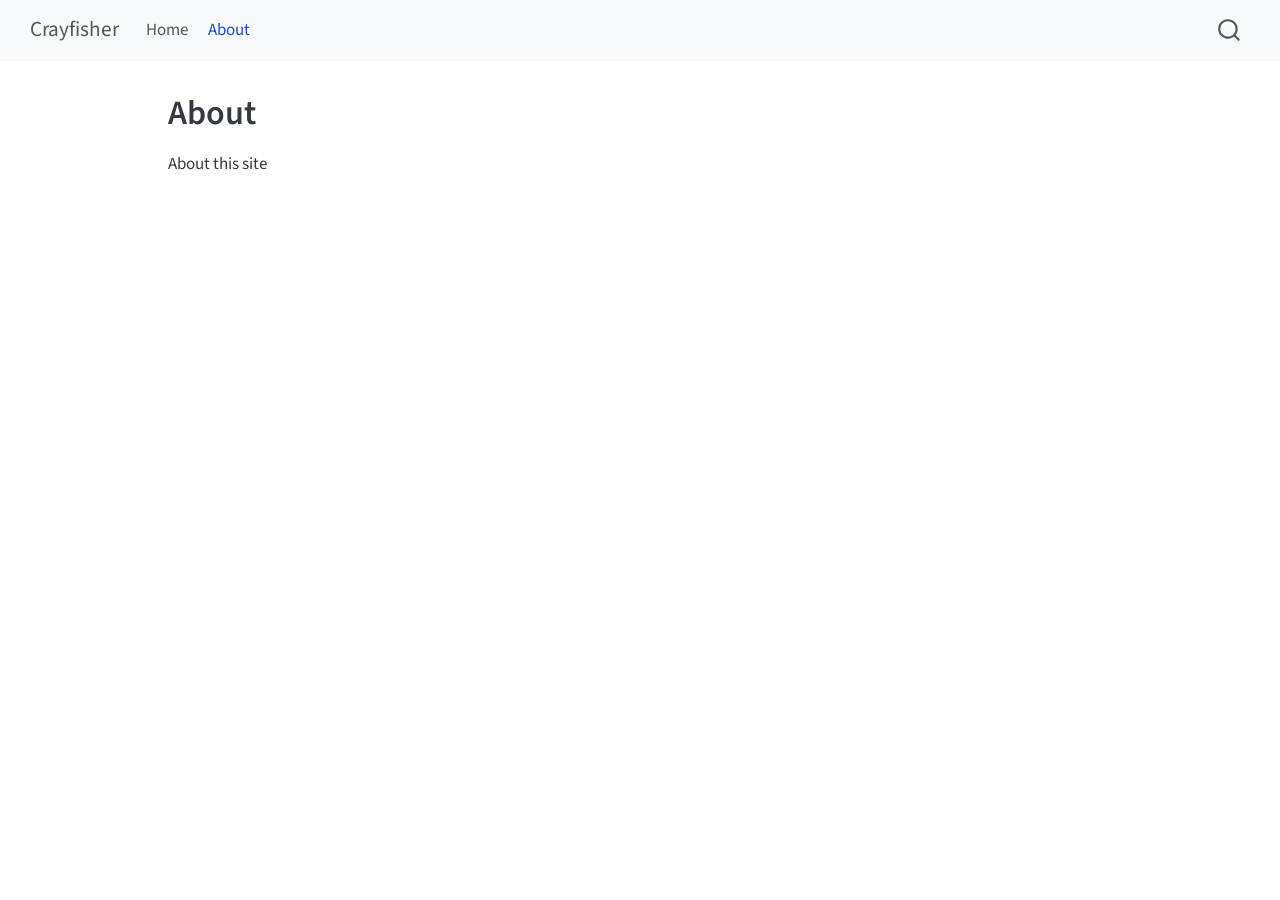
==== docs/about.html @ 039c7372 "Add docs folder and updated website files" ====
<!DOCTYPE html>
<html xmlns="http://www.w3.org/1999/xhtml" lang="en" xml:lang="en"><head>

<meta charset="utf-8">
<meta name="generator" content="quarto-1.9.37">

<meta name="viewport" content="width=device-width, initial-scale=1.0, user-scalable=yes">


<title>About – Crayfisher</title>
<style>
/* Default styles provided by pandoc.
** See https://pandoc.org/MANUAL.html#variables-for-html for config info.
*/
code{white-space: pre-wrap;}
span.smallcaps{font-variant: small-caps;}
div.columns{display: flex; gap: min(4vw, 1.5em);}
div.column{flex: auto; overflow-x: auto;}
div.hanging-indent{margin-left: 1.5em; text-indent: -1.5em;}
ul.task-list{list-style: none;}
ul.task-list li input[type="checkbox"] {
  width: 0.8em;
  margin: 0 0.8em 0.2em -1em; /* quarto-specific, see https://github.com/quarto-dev/quarto-cli/issues/4556 */ 
  vertical-align: middle;
}
</style>


<script src="site_libs/quarto-nav/quarto-nav.js"></script>
<script src="site_libs/quarto-nav/headroom.min.js"></script>
<script src="site_libs/clipboard/clipboard.min.js"></script>
<script src="site_libs/quarto-search/autocomplete.umd.js"></script>
<script src="site_libs/quarto-search/fuse.min.js"></script>
<script src="site_libs/quarto-search/quarto-search.js"></script>
<meta name="quarto:offset" content="./">
<script src="site_libs/quarto-html/quarto.js" type="module"></script>
<script src="site_libs/quarto-html/tabsets/tabsets.js" type="module"></script>
<script src="site_libs/quarto-html/popper.min.js"></script>
<script src="site_libs/quarto-html/tippy.umd.min.js"></script>
<script src="site_libs/quarto-html/anchor.min.js"></script>
<link href="site_libs/quarto-html/tippy.css" rel="stylesheet">
<link href="site_libs/quarto-html/quarto-syntax-highlighting-7f8f88aac4f3542376d5c11b86a4c14d.css" rel="stylesheet" id="quarto-text-highlighting-styles">
<script src="site_libs/bootstrap/bootstrap.min.js"></script>
<link href="site_libs/bootstrap/bootstrap-icons.css" rel="stylesheet">
<link href="site_libs/bootstrap/bootstrap-1793eb2011fdf07ee74679ee874e0dcf.min.css" rel="stylesheet" append-hash="true" id="quarto-bootstrap" data-mode="light">
<script id="quarto-search-options" type="application/json">{
  "location": "navbar",
  "copy-button": false,
  "collapse-after": 3,
  "panel-placement": "end",
  "type": "overlay",
  "limit": 50,
  "keyboard-shortcut": [
    "f",
    "/",
    "s"
  ],
  "show-item-context": false,
  "language": {
    "search-no-results-text": "No results",
    "search-matching-documents-text": "matching documents",
    "search-copy-link-title": "Copy link to search",
    "search-hide-matches-text": "Hide additional matches",
    "search-more-match-text": "more match in this document",
    "search-more-matches-text": "more matches in this document",
    "search-clear-button-title": "Clear",
    "search-text-placeholder": "",
    "search-detached-cancel-button-title": "Cancel",
    "search-submit-button-title": "Submit",
    "search-label": "Search"
  }
}</script>


<link rel="stylesheet" href="styles.css">
</head>

<body class="nav-fixed quarto-light">

<div id="quarto-search-results"></div>
  <header id="quarto-header" class="headroom fixed-top">
    <nav class="navbar navbar-expand-lg " data-bs-theme="dark">
      <div class="navbar-container container-fluid">
      <div class="navbar-brand-container mx-auto">
    <a class="navbar-brand" href="./index.html">
    <span class="navbar-title">Crayfisher</span>
    </a>
  </div>
            <div id="quarto-search" class="" title="Search"></div>
          <button class="navbar-toggler" type="button" data-bs-toggle="collapse" data-bs-target="#navbarCollapse" aria-controls="navbarCollapse" role="menu" aria-expanded="false" aria-label="Toggle navigation" onclick="if (window.quartoToggleHeadroom) { window.quartoToggleHeadroom(); }">
  <span class="navbar-toggler-icon"></span>
</button>
          <div class="collapse navbar-collapse" id="navbarCollapse">
            <ul class="navbar-nav navbar-nav-scroll me-auto">
  <li class="nav-item">
    <a class="nav-link" href="./index.html"> 
<span class="menu-text">Home</span></a>
  </li>  
  <li class="nav-item">
    <a class="nav-link active" href="./about.html" aria-current="page"> 
<span class="menu-text">About</span></a>
  </li>  
</ul>
          </div> <!-- /navcollapse -->
            <div class="quarto-navbar-tools">
</div>
      </div> <!-- /container-fluid -->
    </nav>
</header>
<!-- content -->
<div id="quarto-content" class="quarto-container page-columns page-rows-contents page-layout-article page-navbar">
<!-- sidebar -->
<!-- margin-sidebar -->
    <div id="quarto-margin-sidebar" class="sidebar margin-sidebar zindex-bottom">
        
    </div>
<!-- main -->
<main class="content" id="quarto-document-content">

<header id="title-block-header" class="quarto-title-block default">
<div class="quarto-title">
<h1 class="title">About</h1>
</div>



<div class="quarto-title-meta">

    
  
    
  </div>
  


</header>


<p>About this site</p>



</main> <!-- /main -->
<script id="quarto-html-after-body" type="application/javascript">
  window.document.addEventListener("DOMContentLoaded", function (event) {
    const icon = "";
    const anchorJS = new window.AnchorJS();
    anchorJS.options = {
      placement: 'right',
      icon: icon
    };
    anchorJS.add('.anchored');
    const isCodeAnnotation = (el) => {
      for (const clz of el.classList) {
        if (clz.startsWith('code-annotation-')) {                     
          return true;
        }
      }
      return false;
    }
    const onCopySuccess = function(e) {
      // button target
      const button = e.trigger;
      // don't keep focus
      button.blur();
      // flash "checked"
      button.classList.add('code-copy-button-checked');
      var currentTitle = button.getAttribute("title");
      button.setAttribute("title", "Copied!");
      let tooltip;
      if (window.bootstrap) {
        button.setAttribute("data-bs-toggle", "tooltip");
        button.setAttribute("data-bs-placement", "left");
        button.setAttribute("data-bs-title", "Copied!");
        tooltip = new bootstrap.Tooltip(button, 
          { trigger: "manual", 
            customClass: "code-copy-button-tooltip",
            offset: [0, -8]});
        tooltip.show();    
      }
      setTimeout(function() {
        if (tooltip) {
          tooltip.hide();
          button.removeAttribute("data-bs-title");
          button.removeAttribute("data-bs-toggle");
          button.removeAttribute("data-bs-placement");
        }
        button.setAttribute("title", currentTitle);
        button.classList.remove('code-copy-button-checked');
      }, 1000);
      // clear code selection
      e.clearSelection();
    }
    const getTextToCopy = function(trigger) {
      const outerScaffold = trigger.parentElement.cloneNode(true);
      const codeEl = outerScaffold.querySelector('code');
      for (const childEl of codeEl.children) {
        if (isCodeAnnotation(childEl)) {
          childEl.remove();
        }
      }
      return codeEl.innerText;
    }
    const clipboard = new window.ClipboardJS('.code-copy-button:not([data-in-quarto-modal])', {
      text: getTextToCopy
    });
    clipboard.on('success', onCopySuccess);
    if (window.document.getElementById('quarto-embedded-source-code-modal')) {
      const clipboardModal = new window.ClipboardJS('.code-copy-button[data-in-quarto-modal]', {
        text: getTextToCopy,
        container: window.document.getElementById('quarto-embedded-source-code-modal')
      });
      clipboardModal.on('success', onCopySuccess);
    }
      var localhostRegex = new RegExp(/^(?:http|https):\/\/localhost\:?[0-9]*\//);
      var mailtoRegex = new RegExp(/^mailto:/);
        var filterRegex = new RegExp('/' + window.location.host + '/');
      var isInternal = (href) => {
          return filterRegex.test(href) || localhostRegex.test(href) || mailtoRegex.test(href);
      }
      // Inspect non-navigation links and adorn them if external
     var links = window.document.querySelectorAll('a[href]:not(.nav-link):not(.navbar-brand):not(.toc-action):not(.sidebar-link):not(.sidebar-item-toggle):not(.pagination-link):not(.no-external):not([aria-hidden]):not(.dropdown-item):not(.quarto-navigation-tool):not(.about-link)');
      for (var i=0; i<links.length; i++) {
        const link = links[i];
        if (!isInternal(link.href)) {
          // undo the damage that might have been done by quarto-nav.js in the case of
          // links that we want to consider external
          if (link.dataset.originalHref !== undefined) {
            link.href = link.dataset.originalHref;
          }
        }
      }
    function tippyHover(el, contentFn, onTriggerFn, onUntriggerFn) {
      const config = {
        allowHTML: true,
        maxWidth: 500,
        delay: 100,
        arrow: false,
        appendTo: function(el) {
            return el.parentElement;
        },
        interactive: true,
        interactiveBorder: 10,
        theme: 'quarto',
        placement: 'bottom-start',
      };
      if (contentFn) {
        config.content = contentFn;
      }
      if (onTriggerFn) {
        config.onTrigger = onTriggerFn;
      }
      if (onUntriggerFn) {
        config.onUntrigger = onUntriggerFn;
      }
      window.tippy(el, config); 
    }
    const noterefs = window.document.querySelectorAll('a[role="doc-noteref"]');
    for (var i=0; i<noterefs.length; i++) {
      const ref = noterefs[i];
      tippyHover(ref, function() {
        // use id or data attribute instead here
        let href = ref.getAttribute('data-footnote-href') || ref.getAttribute('href');
        try { href = new URL(href).hash; } catch {}
        const id = href.replace(/^#\/?/, "");
        const note = window.document.getElementById(id);
        if (note) {
          return note.innerHTML;
        } else {
          return "";
        }
      });
    }
    const xrefs = window.document.querySelectorAll('a.quarto-xref');
    const processXRef = (id, note) => {
      // Strip column container classes
      const stripColumnClz = (el) => {
        el.classList.remove("page-full", "page-columns");
        if (el.children) {
          for (const child of el.children) {
            stripColumnClz(child);
          }
        }
      }
      stripColumnClz(note)
      if (id === null || id.startsWith('sec-')) {
        // Special case sections, only their first couple elements
        const container = document.createElement("div");
        if (note.children && note.children.length > 2) {
          container.appendChild(note.children[0].cloneNode(true));
          for (let i = 1; i < note.children.length; i++) {
            const child = note.children[i];
            if (child.tagName === "P" && child.innerText === "") {
              continue;
            } else {
              container.appendChild(child.cloneNode(true));
              break;
            }
          }
          if (window.Quarto?.typesetMath) {
            window.Quarto.typesetMath(container);
          }
          return container.innerHTML
        } else {
          if (window.Quarto?.typesetMath) {
            window.Quarto.typesetMath(note);
          }
          return note.innerHTML;
        }
      } else {
        // Remove any anchor links if they are present
        const anchorLink = note.querySelector('a.anchorjs-link');
        if (anchorLink) {
          anchorLink.remove();
        }
        if (window.Quarto?.typesetMath) {
          window.Quarto.typesetMath(note);
        }
        if (note.classList.contains("callout")) {
          return note.outerHTML;
        } else {
          return note.innerHTML;
        }
      }
    }
    for (var i=0; i<xrefs.length; i++) {
      const xref = xrefs[i];
      tippyHover(xref, undefined, function(instance) {
        instance.disable();
        let url = xref.getAttribute('href');
        let hash = undefined; 
        if (url.startsWith('#')) {
          hash = url;
        } else {
          try { hash = new URL(url).hash; } catch {}
        }
        if (hash) {
          const id = hash.replace(/^#\/?/, "");
          const note = window.document.getElementById(id);
          if (note !== null) {
            try {
              const html = processXRef(id, note.cloneNode(true));
              instance.setContent(html);
            } finally {
              instance.enable();
              instance.show();
            }
          } else {
            // See if we can fetch this
            fetch(url.split('#')[0])
            .then(res => res.text())
            .then(html => {
              const parser = new DOMParser();
              const htmlDoc = parser.parseFromString(html, "text/html");
              const note = htmlDoc.getElementById(id);
              if (note !== null) {
                const html = processXRef(id, note);
                instance.setContent(html);
              } 
            }).finally(() => {
              instance.enable();
              instance.show();
            });
          }
        } else {
          // See if we can fetch a full url (with no hash to target)
          // This is a special case and we should probably do some content thinning / targeting
          fetch(url)
          .then(res => res.text())
          .then(html => {
            const parser = new DOMParser();
            const htmlDoc = parser.parseFromString(html, "text/html");
            const note = htmlDoc.querySelector('main.content');
            if (note !== null) {
              // This should only happen for chapter cross references
              // (since there is no id in the URL)
              // remove the first header
              if (note.children.length > 0 && note.children[0].tagName === "HEADER") {
                note.children[0].remove();
              }
              const html = processXRef(null, note);
              instance.setContent(html);
            } 
          }).finally(() => {
            instance.enable();
            instance.show();
          });
        }
      }, function(instance) {
      });
    }
        let selectedAnnoteEl;
        const selectorForAnnotation = ( cell, annotation) => {
          let cellAttr = 'data-code-cell="' + cell + '"';
          let lineAttr = 'data-code-annotation="' +  annotation + '"';
          const selector = 'span[' + cellAttr + '][' + lineAttr + ']';
          return selector;
        }
        const selectCodeLines = (annoteEl) => {
          const doc = window.document;
          const targetCell = annoteEl.getAttribute("data-target-cell");
          const targetAnnotation = annoteEl.getAttribute("data-target-annotation");
          const annoteSpan = window.document.querySelector(selectorForAnnotation(targetCell, targetAnnotation));
          const lines = annoteSpan.getAttribute("data-code-lines").split(",");
          const lineIds = lines.map((line) => {
            return targetCell + "-" + line;
          })
          let top = null;
          let height = null;
          let parent = null;
          if (lineIds.length > 0) {
              //compute the position of the single el (top and bottom and make a div)
              const el = window.document.getElementById(lineIds[0]);
              top = el.offsetTop;
              height = el.offsetHeight;
              parent = el.parentElement.parentElement;
            if (lineIds.length > 1) {
              const lastEl = window.document.getElementById(lineIds[lineIds.length - 1]);
              const bottom = lastEl.offsetTop + lastEl.offsetHeight;
              height = bottom - top;
            }
            if (top !== null && height !== null && parent !== null) {
              // cook up a div (if necessary) and position it 
              let div = window.document.getElementById("code-annotation-line-highlight");
              if (div === null) {
                div = window.document.createElement("div");
                div.setAttribute("id", "code-annotation-line-highlight");
                div.style.position = 'absolute';
                parent.appendChild(div);
              }
              div.style.top = top - 2 + "px";
              div.style.height = height + 4 + "px";
              div.style.left = 0;
              let gutterDiv = window.document.getElementById("code-annotation-line-highlight-gutter");
              if (gutterDiv === null) {
                gutterDiv = window.document.createElement("div");
                gutterDiv.setAttribute("id", "code-annotation-line-highlight-gutter");
                gutterDiv.style.position = 'absolute';
                const codeCell = window.document.getElementById(targetCell);
                const gutter = codeCell.querySelector('.code-annotation-gutter');
                gutter.appendChild(gutterDiv);
              }
              gutterDiv.style.top = top - 2 + "px";
              gutterDiv.style.height = height + 4 + "px";
            }
            selectedAnnoteEl = annoteEl;
          }
        };
        const unselectCodeLines = () => {
          const elementsIds = ["code-annotation-line-highlight", "code-annotation-line-highlight-gutter"];
          elementsIds.forEach((elId) => {
            const div = window.document.getElementById(elId);
            if (div) {
              div.remove();
            }
          });
          selectedAnnoteEl = undefined;
        };
          // Handle positioning of the toggle
      window.addEventListener(
        "resize",
        throttle(() => {
          elRect = undefined;
          if (selectedAnnoteEl) {
            selectCodeLines(selectedAnnoteEl);
          }
        }, 10)
      );
      function throttle(fn, ms) {
      let throttle = false;
      let timer;
        return (...args) => {
          if(!throttle) { // first call gets through
              fn.apply(this, args);
              throttle = true;
          } else { // all the others get throttled
              if(timer) clearTimeout(timer); // cancel #2
              timer = setTimeout(() => {
                fn.apply(this, args);
                timer = throttle = false;
              }, ms);
          }
        };
      }
        // Attach click handler to the DT
        const annoteDls = window.document.querySelectorAll('dt[data-target-cell]');
        for (const annoteDlNode of annoteDls) {
          annoteDlNode.addEventListener('click', (event) => {
            const clickedEl = event.target;
            if (clickedEl !== selectedAnnoteEl) {
              unselectCodeLines();
              const activeEl = window.document.querySelector('dt[data-target-cell].code-annotation-active');
              if (activeEl) {
                activeEl.classList.remove('code-annotation-active');
              }
              selectCodeLines(clickedEl);
              clickedEl.classList.add('code-annotation-active');
            } else {
              // Unselect the line
              unselectCodeLines();
              clickedEl.classList.remove('code-annotation-active');
            }
          });
        }
    const findCites = (el) => {
      const parentEl = el.parentElement;
      if (parentEl) {
        const cites = parentEl.dataset.cites;
        if (cites) {
          return {
            el,
            cites: cites.split(' ')
          };
        } else {
          return findCites(el.parentElement)
        }
      } else {
        return undefined;
      }
    };
    var bibliorefs = window.document.querySelectorAll('a[role="doc-biblioref"]');
    for (var i=0; i<bibliorefs.length; i++) {
      const ref = bibliorefs[i];
      const citeInfo = findCites(ref);
      if (citeInfo) {
        tippyHover(citeInfo.el, function() {
          var popup = window.document.createElement('div');
          citeInfo.cites.forEach(function(cite) {
            var citeDiv = window.document.createElement('div');
            citeDiv.classList.add('hanging-indent');
            citeDiv.classList.add('csl-entry');
            var biblioDiv = window.document.getElementById('ref-' + cite);
            if (biblioDiv) {
              citeDiv.innerHTML = biblioDiv.innerHTML;
            }
            popup.appendChild(citeDiv);
          });
          return popup.innerHTML;
        });
      }
    }
  });
  </script>
</div> <!-- /content -->




</body></html>
---- docs/site_libs/quarto-html/tippy.css ----
.tippy-box[data-animation=fade][data-state=hidden]{opacity:0}[data-tippy-root]{max-width:calc(100vw - 10px)}.tippy-box{position:relative;background-color:#333;color:#fff;border-radius:4px;font-size:14px;line-height:1.4;white-space:normal;outline:0;transition-property:transform,visibility,opacity}.tippy-box[data-placement^=top]>.tippy-arrow{bottom:0}.tippy-box[data-placement^=top]>.tippy-arrow:before{bottom:-7px;left:0;border-width:8px 8px 0;border-top-color:initial;transform-origin:center top}.tippy-box[data-placement^=bottom]>.tippy-arrow{top:0}.tippy-box[data-placement^=bottom]>.tippy-arrow:before{top:-7px;left:0;border-width:0 8px 8px;border-bottom-color:initial;transform-origin:center bottom}.tippy-box[data-placement^=left]>.tippy-arrow{right:0}.tippy-box[data-placement^=left]>.tippy-arrow:before{border-width:8px 0 8px 8px;border-left-color:initial;right:-7px;transform-origin:center left}.tippy-box[data-placement^=right]>.tippy-arrow{left:0}.tippy-box[data-placement^=right]>.tippy-arrow:before{left:-7px;border-width:8px 8px 8px 0;border-right-color:initial;transform-origin:center right}.tippy-box[data-inertia][data-state=visible]{transition-timing-function:cubic-bezier(.54,1.5,.38,1.11)}.tippy-arrow{width:16px;height:16px;color:#333}.tippy-arrow:before{content:"";position:absolute;border-color:transparent;border-style:solid}.tippy-content{position:relative;padding:5px 9px;z-index:1}
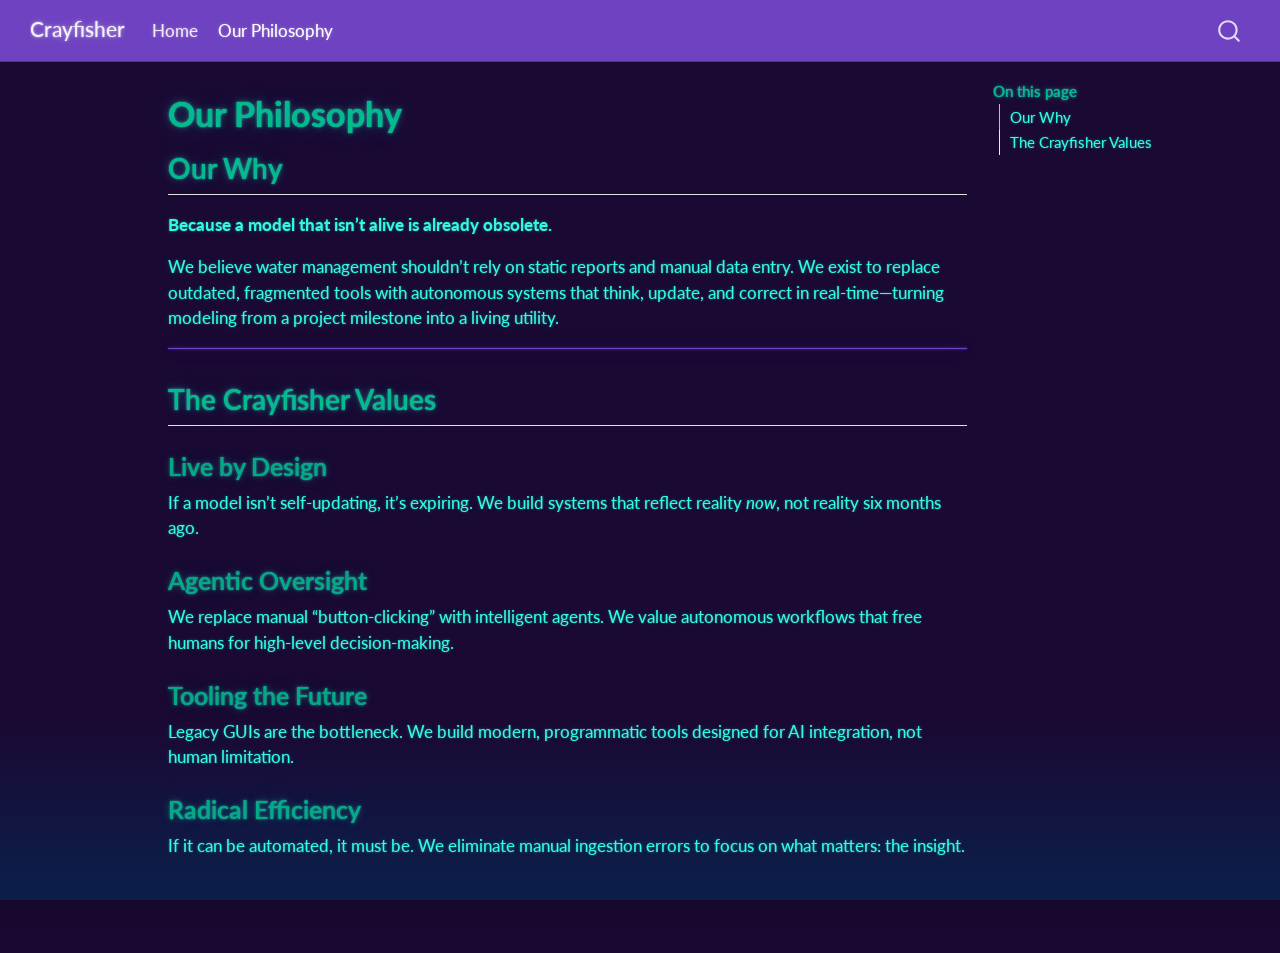
==== commit 94514959: "adding actual text" ====
--- a/docs/about.html
+++ b/docs/about.html
@@ -7,7 +7,7 @@
 <meta name="viewport" content="width=device-width, initial-scale=1.0, user-scalable=yes">
 
 
-<title>About – Crayfisher</title>
+<title>Our Philosophy – Crayfisher</title>
 <style>
 /* Default styles provided by pandoc.
 ** See https://pandoc.org/MANUAL.html#variables-for-html for config info.
@@ -39,10 +39,10 @@
 <script src="site_libs/quarto-html/tippy.umd.min.js"></script>
 <script src="site_libs/quarto-html/anchor.min.js"></script>
 <link href="site_libs/quarto-html/tippy.css" rel="stylesheet">
-<link href="site_libs/quarto-html/quarto-syntax-highlighting-7f8f88aac4f3542376d5c11b86a4c14d.css" rel="stylesheet" id="quarto-text-highlighting-styles">
+<link href="site_libs/quarto-html/quarto-syntax-highlighting-dark-d0ae9245876894da5ac7e18953ecc5cc.css" rel="stylesheet" id="quarto-text-highlighting-styles">
 <script src="site_libs/bootstrap/bootstrap.min.js"></script>
 <link href="site_libs/bootstrap/bootstrap-icons.css" rel="stylesheet">
-<link href="site_libs/bootstrap/bootstrap-1793eb2011fdf07ee74679ee874e0dcf.min.css" rel="stylesheet" append-hash="true" id="quarto-bootstrap" data-mode="light">
+<link href="site_libs/bootstrap/bootstrap-df7ed45e0b8c3998686ef804c9957b31.min.css" rel="stylesheet" append-hash="true" id="quarto-bootstrap" data-mode="dark">
 <script id="quarto-search-options" type="application/json">{
   "location": "navbar",
   "copy-button": false,
@@ -98,7 +98,7 @@
   </li>  
   <li class="nav-item">
     <a class="nav-link active" href="./about.html" aria-current="page"> 
-<span class="menu-text">About</span></a>
+<span class="menu-text">Our Philosophy</span></a>
   </li>  
 </ul>
           </div> <!-- /navcollapse -->
@@ -111,15 +111,28 @@
 <div id="quarto-content" class="quarto-container page-columns page-rows-contents page-layout-article page-navbar">
 <!-- sidebar -->
 <!-- margin-sidebar -->
-    <div id="quarto-margin-sidebar" class="sidebar margin-sidebar zindex-bottom">
-        
+    <div id="quarto-margin-sidebar" class="sidebar margin-sidebar">
+        <nav id="TOC" role="doc-toc" class="toc-active">
+    <h2 id="toc-title">On this page</h2>
+   
+  <ul>
+  <li><a href="#our-why" id="toc-our-why" class="nav-link active" data-scroll-target="#our-why">Our Why</a></li>
+  <li><a href="#the-crayfisher-values" id="toc-the-crayfisher-values" class="nav-link" data-scroll-target="#the-crayfisher-values">The Crayfisher Values</a>
+  <ul class="collapse">
+  <li><a href="#live-by-design" id="toc-live-by-design" class="nav-link" data-scroll-target="#live-by-design">Live by Design</a></li>
+  <li><a href="#agentic-oversight" id="toc-agentic-oversight" class="nav-link" data-scroll-target="#agentic-oversight">Agentic Oversight</a></li>
+  <li><a href="#tooling-the-future" id="toc-tooling-the-future" class="nav-link" data-scroll-target="#tooling-the-future">Tooling the Future</a></li>
+  <li><a href="#radical-efficiency" id="toc-radical-efficiency" class="nav-link" data-scroll-target="#radical-efficiency">Radical Efficiency</a></li>
+  </ul></li>
+  </ul>
+</nav>
     </div>
 <!-- main -->
 <main class="content" id="quarto-document-content">
 
 <header id="title-block-header" class="quarto-title-block default">
 <div class="quarto-title">
-<h1 class="title">About</h1>
+<h1 class="title">Our Philosophy</h1>
 </div>
 
 
@@ -136,9 +149,33 @@
 </header>
 
 
-<p>About this site</p>
-
-
+<section id="our-why" class="level2">
+<h2 class="anchored" data-anchor-id="our-why">Our Why</h2>
+<p><strong>Because a model that isn’t alive is already obsolete.</strong></p>
+<p>We believe water management shouldn’t rely on static reports and manual data entry. We exist to replace outdated, fragmented tools with autonomous systems that think, update, and correct in real-time—turning modeling from a project milestone into a living utility.</p>
+<hr>
+</section>
+<section id="the-crayfisher-values" class="level2">
+<h2 class="anchored" data-anchor-id="the-crayfisher-values">The Crayfisher Values</h2>
+<section id="live-by-design" class="level3">
+<h3 class="anchored" data-anchor-id="live-by-design">Live by Design</h3>
+<p>If a model isn’t self-updating, it’s expiring. We build systems that reflect reality <em>now</em>, not reality six months ago.</p>
+</section>
+<section id="agentic-oversight" class="level3">
+<h3 class="anchored" data-anchor-id="agentic-oversight">Agentic Oversight</h3>
+<p>We replace manual “button-clicking” with intelligent agents. We value autonomous workflows that free humans for high-level decision-making.</p>
+</section>
+<section id="tooling-the-future" class="level3">
+<h3 class="anchored" data-anchor-id="tooling-the-future">Tooling the Future</h3>
+<p>Legacy GUIs are the bottleneck. We build modern, programmatic tools designed for AI integration, not human limitation.</p>
+</section>
+<section id="radical-efficiency" class="level3">
+<h3 class="anchored" data-anchor-id="radical-efficiency">Radical Efficiency</h3>
+<p>If it can be automated, it must be. We eliminate manual ingestion errors to focus on what matters: the insight.</p>
+
+
+</section>
+</section>
 
 </main> <!-- /main -->
 <script id="quarto-html-after-body" type="application/javascript">
--- a/docs/site_libs/quarto-html/quarto-syntax-highlighting-dark-d0ae9245876894da5ac7e18953ecc5cc.css
+++ b/docs/site_libs/quarto-html/quarto-syntax-highlighting-dark-d0ae9245876894da5ac7e18953ecc5cc.css
@@ -0,0 +1,219 @@
+/* quarto syntax highlight colors */
+:root {
+  --quarto-hl-al-color: #f07178;
+  --quarto-hl-an-color: #d4d0ab;
+  --quarto-hl-at-color: #00e0e0;
+  --quarto-hl-bn-color: #d4d0ab;
+  --quarto-hl-bu-color: #abe338;
+  --quarto-hl-ch-color: #abe338;
+  --quarto-hl-co-color: #f8f8f2;
+  --quarto-hl-cv-color: #ffd700;
+  --quarto-hl-cn-color: #ffd700;
+  --quarto-hl-cf-color: #ffa07a;
+  --quarto-hl-dt-color: #ffa07a;
+  --quarto-hl-dv-color: #d4d0ab;
+  --quarto-hl-do-color: #f8f8f2;
+  --quarto-hl-er-color: #f07178;
+  --quarto-hl-ex-color: #00e0e0;
+  --quarto-hl-fl-color: #d4d0ab;
+  --quarto-hl-fu-color: #ffa07a;
+  --quarto-hl-im-color: #abe338;
+  --quarto-hl-in-color: #d4d0ab;
+  --quarto-hl-kw-color: #ffa07a;
+  --quarto-hl-op-color: #ffa07a;
+  --quarto-hl-ot-color: #00e0e0;
+  --quarto-hl-pp-color: #dcc6e0;
+  --quarto-hl-re-color: #00e0e0;
+  --quarto-hl-sc-color: #abe338;
+  --quarto-hl-ss-color: #abe338;
+  --quarto-hl-st-color: #abe338;
+  --quarto-hl-va-color: #00e0e0;
+  --quarto-hl-vs-color: #abe338;
+  --quarto-hl-wa-color: #dcc6e0;
+}
+
+/* other quarto variables */
+:root {
+  --quarto-font-monospace: SFMono-Regular, Menlo, Monaco, Consolas, "Liberation Mono", "Courier New", monospace;
+}
+
+/* syntax highlight based on Pandoc's rules */
+pre > code.sourceCode > span {
+  color: #f8f8f2;
+}
+
+code.sourceCode > span {
+  color: #f8f8f2;
+}
+
+div.sourceCode,
+div.sourceCode pre.sourceCode {
+  color: #f8f8f2;
+}
+
+/* Normal */
+code span {
+  color: #f8f8f2;
+}
+
+/* Alert */
+code span.al {
+  color: #f07178;
+}
+
+/* Annotation */
+code span.an {
+  color: #d4d0ab;
+}
+
+/* Attribute */
+code span.at {
+  color: #00e0e0;
+}
+
+/* BaseN */
+code span.bn {
+  color: #d4d0ab;
+}
+
+/* BuiltIn */
+code span.bu {
+  color: #abe338;
+}
+
+/* ControlFlow */
+code span.cf {
+  font-weight: bold;
+  color: #ffa07a;
+}
+
+/* Char */
+code span.ch {
+  color: #abe338;
+}
+
+/* Constant */
+code span.cn {
+  color: #ffd700;
+}
+
+/* Comment */
+code span.co {
+  font-style: italic;
+  color: #f8f8f2;
+}
+
+/* CommentVar */
+code span.cv {
+  color: #ffd700;
+}
+
+/* Documentation */
+code span.do {
+  color: #f8f8f2;
+}
+
+/* DataType */
+code span.dt {
+  color: #ffa07a;
+}
+
+/* DecVal */
+code span.dv {
+  color: #d4d0ab;
+}
+
+/* Error */
+code span.er {
+  color: #f07178;
+  text-decoration: underline;
+}
+
+/* Extension */
+code span.ex {
+  font-weight: bold;
+  color: #00e0e0;
+}
+
+/* Float */
+code span.fl {
+  color: #d4d0ab;
+}
+
+/* Function */
+code span.fu {
+  color: #ffa07a;
+}
+
+/* Import */
+code span.im {
+  color: #abe338;
+}
+
+/* Information */
+code span.in {
+  color: #d4d0ab;
+}
+
+/* Keyword */
+code span.kw {
+  font-weight: bold;
+  color: #ffa07a;
+}
+
+/* Operator */
+code span.op {
+  color: #ffa07a;
+}
+
+/* Other */
+code span.ot {
+  color: #00e0e0;
+}
+
+/* Preprocessor */
+code span.pp {
+  color: #dcc6e0;
+}
+
+/* RegionMarker */
+code span.re {
+  background-color: #f8f8f2;
+  color: #00e0e0;
+}
+
+/* SpecialChar */
+code span.sc {
+  color: #abe338;
+}
+
+/* SpecialString */
+code span.ss {
+  color: #abe338;
+}
+
+/* String */
+code span.st {
+  color: #abe338;
+}
+
+/* Variable */
+code span.va {
+  color: #00e0e0;
+}
+
+/* VerbatimString */
+code span.vs {
+  color: #abe338;
+}
+
+/* Warning */
+code span.wa {
+  color: #dcc6e0;
+}
+
+.prevent-inlining {
+  content: "</";
+}
+
+/*# sourceMappingURL=e2dac9153eaf3c552d5043f9565d03d7.css.map */
--- a/docs/styles.css
+++ b/docs/styles.css
@@ -0,0 +1,12 @@
+/* Custom styles for Crayfisher */
+.navbar {
+    border-bottom: 1px solid #444;
+}
+
+h1, h2, h3 {
+    color: #00bc8c; /* Darkly primary color accent */
+}
+
+.title {
+    font-weight: 700;
+}
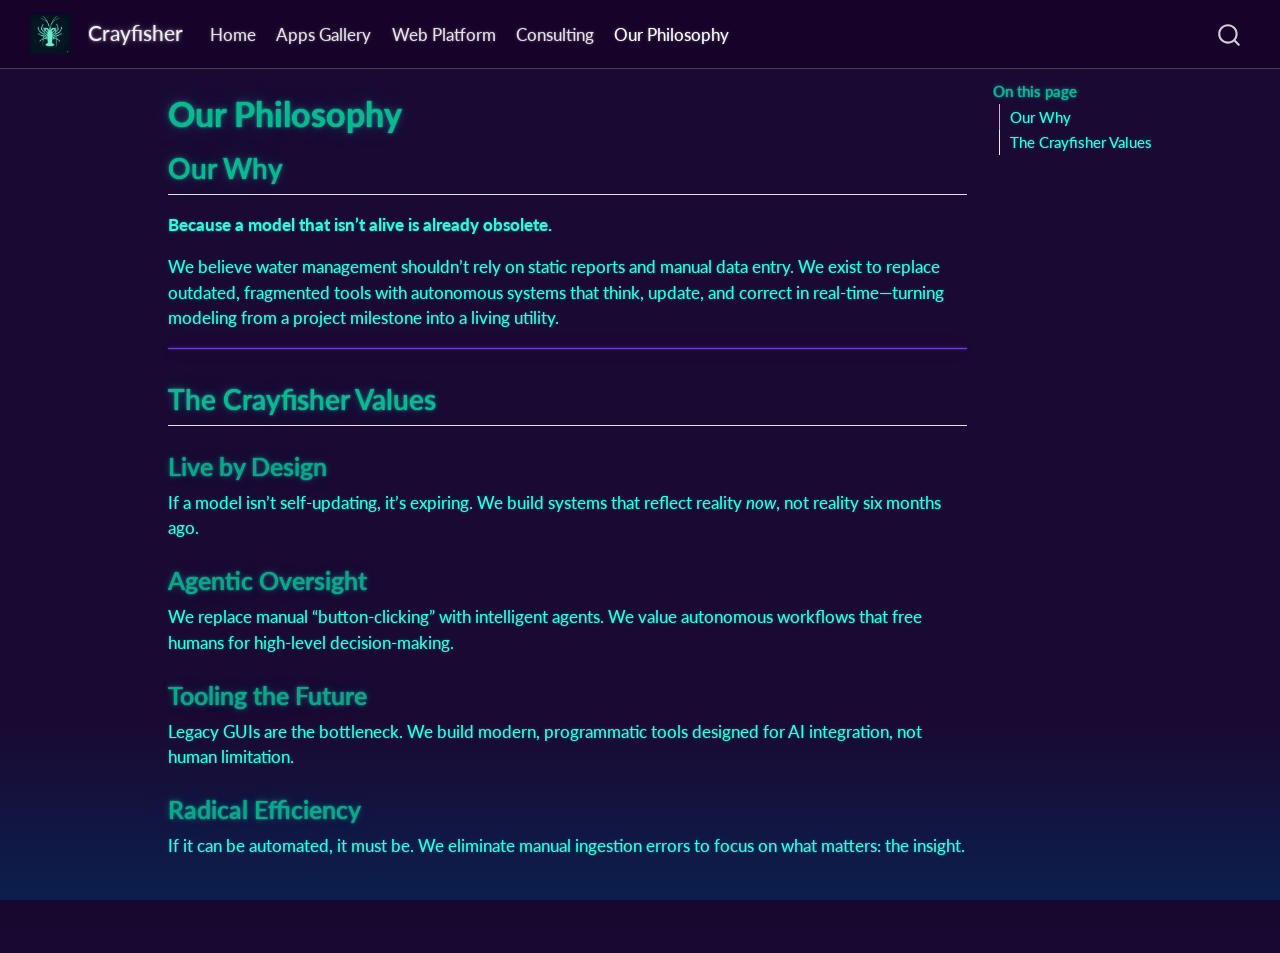
==== commit dfcf3333: "site: apps gallery, platform & consulting sections; link apps via subdomains - add Apps Gallery (lst" ====
--- a/docs/about.html
+++ b/docs/about.html
@@ -42,7 +42,7 @@
 <link href="site_libs/quarto-html/quarto-syntax-highlighting-dark-d0ae9245876894da5ac7e18953ecc5cc.css" rel="stylesheet" id="quarto-text-highlighting-styles">
 <script src="site_libs/bootstrap/bootstrap.min.js"></script>
 <link href="site_libs/bootstrap/bootstrap-icons.css" rel="stylesheet">
-<link href="site_libs/bootstrap/bootstrap-df7ed45e0b8c3998686ef804c9957b31.min.css" rel="stylesheet" append-hash="true" id="quarto-bootstrap" data-mode="dark">
+<link href="site_libs/bootstrap/bootstrap-dae58e1f32ea28fb2815b70d12fa1953.min.css" rel="stylesheet" append-hash="true" id="quarto-bootstrap" data-mode="dark">
 <script id="quarto-search-options" type="application/json">{
   "location": "navbar",
   "copy-button": false,
@@ -82,6 +82,10 @@
     <nav class="navbar navbar-expand-lg " data-bs-theme="dark">
       <div class="navbar-container container-fluid">
       <div class="navbar-brand-container mx-auto">
+    <a href="./index.html" class="navbar-brand navbar-brand-logo">
+    <img src="./logo-small.png" alt="" class="navbar-logo light-content">
+    <img src="./logo-small.png" alt="" class="navbar-logo dark-content">
+    </a>
     <a class="navbar-brand" href="./index.html">
     <span class="navbar-title">Crayfisher</span>
     </a>
@@ -95,6 +99,18 @@
   <li class="nav-item">
     <a class="nav-link" href="./index.html"> 
 <span class="menu-text">Home</span></a>
+  </li>  
+  <li class="nav-item">
+    <a class="nav-link" href="./index.html#apps-gallery"> 
+<span class="menu-text">Apps Gallery</span></a>
+  </li>  
+  <li class="nav-item">
+    <a class="nav-link" href="./index.html#web-modelling-platform-development"> 
+<span class="menu-text">Web Platform</span></a>
+  </li>  
+  <li class="nav-item">
+    <a class="nav-link" href="./index.html#consulting-services"> 
+<span class="menu-text">Consulting</span></a>
   </li>  
   <li class="nav-item">
     <a class="nav-link active" href="./about.html" aria-current="page"> 
--- a/docs/styles.css
+++ b/docs/styles.css
@@ -1,5 +1,6 @@
 /* Custom styles for Crayfisher */
 .navbar {
+    background-color: var(--bs-body-bg) !important;
     border-bottom: 1px solid #444;
 }
 
@@ -9,4 +10,335 @@
 
 .title {
     font-weight: 700;
+}
+
+/* Custom styles for Crayfisher */
+.navbar {
+    background-color: var(--bs-body-bg) !important;
+    border-bottom: 1px solid #444;
+}
+
+h1, h2, h3 {
+    color: #00bc8c; /* Darkly primary color accent */
+}
+
+.title {
+    font-weight: 700;
+}
+
+.navbar-brand img {
+    max-height: 40px;
+    margin-right: 10px;
+}
+
+/* Apps Gallery Section */
+.app-card {
+    background: rgba(255, 255, 255, 0.02);
+    border: 1px solid rgba(255, 255, 255, 0.08);
+    border-radius: 12px;
+    overflow: hidden;
+    transition: all 0.3s cubic-bezier(0.25, 0.8, 0.25, 1);
+    height: 100%;
+    display: flex;
+    flex-direction: column;
+    box-shadow: 0 4px 6px rgba(0, 0, 0, 0.15);
+    backdrop-filter: blur(8px);
+}
+
+.app-card:hover {
+    transform: translateY(-6px);
+    border-color: #32fbe2; /* Neon teal hover border */
+    box-shadow: 0 12px 24px rgba(50, 251, 226, 0.15);
+}
+
+.app-thumbnail-container {
+    width: 100%;
+    height: 220px;
+    overflow: hidden;
+    border-bottom: 1px solid rgba(255, 255, 255, 0.08);
+    background: rgba(0, 0, 0, 0.2);
+}
+
+.app-thumbnail {
+    width: 100%;
+    height: 100%;
+    object-fit: cover;
+    transition: transform 0.5s cubic-bezier(0.25, 0.8, 0.25, 1);
+}
+
+.app-card:hover .app-thumbnail {
+    transform: scale(1.05);
+}
+
+.app-card-body {
+    padding: 1.5rem;
+    display: flex;
+    flex-direction: column;
+    flex-grow: 1;
+}
+
+.app-card-title {
+    margin-top: 0;
+    margin-bottom: 0.5rem;
+    color: #32fbe2 !important; /* Accent color */
+    font-size: 1.35rem;
+    font-weight: 600;
+}
+
+.app-card-subtitle {
+    font-size: 0.95rem;
+    color: rgba(255, 255, 255, 0.85);
+    margin-bottom: 1rem;
+    line-height: 1.4;
+}
+
+.app-card-text {
+    font-size: 0.9rem;
+    color: rgba(255, 255, 255, 0.65);
+    line-height: 1.5;
+    margin-bottom: 1.5rem;
+}
+
+.app-btn {
+    margin-top: auto;
+    align-self: flex-start;
+    border-radius: 30px;
+    font-weight: 600;
+    padding: 0.45rem 1.25rem;
+    transition: all 0.2s ease;
+    border: 1px solid #00bc8c;
+    color: #00bc8c;
+}
+
+.app-btn:hover {
+    background-color: #00bc8c !important;
+    border-color: #00bc8c !important;
+    color: #fff !important;
+    box-shadow: 0 0 12px rgba(0, 188, 140, 0.4);
+}
+
+/* Web Modelling Platform Showcase */
+.platform-showcase {
+    background: linear-gradient(135deg, rgba(26, 9, 51, 0.4) 0%, rgba(13, 5, 26, 0.6) 100%);
+    border: 1px solid rgba(255, 255, 255, 0.05);
+    border-radius: 20px;
+    padding: 3rem 2.5rem;
+    box-shadow: 0 15px 35px rgba(0, 0, 0, 0.2);
+    margin-top: 2rem;
+    margin-bottom: 4rem;
+    backdrop-filter: blur(10px);
+}
+
+.platform-subtitle {
+    color: #fff !important;
+    font-size: 1.75rem;
+    font-weight: 700;
+    margin-bottom: 1.5rem;
+}
+
+.platform-list {
+    list-style: none;
+    padding-left: 0;
+    margin-top: 1.5rem;
+}
+
+.platform-list li {
+    margin-bottom: 0.85rem;
+    font-size: 1rem;
+    color: rgba(255, 255, 255, 0.85);
+    display: flex;
+    align-items: flex-start;
+}
+
+.platform-list li i {
+    margin-right: 0.75rem;
+    margin-top: 0.2rem;
+    flex-shrink: 0;
+}
+
+.text-accent {
+    color: #32fbe2;
+}
+
+.platform-visual {
+    display: flex;
+    align-items: center;
+    justify-content: center;
+    flex-wrap: wrap;
+    gap: 1rem;
+    padding: 2.5rem 1.5rem;
+    background: rgba(0, 0, 0, 0.25);
+    border-radius: 16px;
+    border: 1px solid rgba(255, 255, 255, 0.05);
+    position: relative;
+}
+
+.visual-node {
+    background: rgba(255, 255, 255, 0.03);
+    border: 1px solid rgba(255, 255, 255, 0.08);
+    border-radius: 12px;
+    padding: 1.25rem 1rem;
+    display: flex;
+    flex-direction: column;
+    align-items: center;
+    justify-content: center;
+    width: 140px;
+    transition: all 0.3s ease;
+}
+
+.visual-node i {
+    font-size: 2.2rem;
+    margin-bottom: 0.75rem;
+}
+
+.visual-node span {
+    font-size: 0.85rem;
+    font-weight: 600;
+    color: #fff;
+    text-align: center;
+}
+
+.visual-node small {
+    font-size: 0.7rem;
+    color: rgba(255, 255, 255, 0.45);
+    text-align: center;
+    margin-top: 0.25rem;
+}
+
+/* Node customized colors */
+.data-node i { color: #f39c12; }
+.data-node:hover {
+    border-color: #f39c12;
+    box-shadow: 0 0 15px rgba(243, 156, 18, 0.25);
+    transform: scale(1.05);
+}
+
+.model-node i { color: #9b5de5; }
+.model-node:hover {
+    border-color: #9b5de5;
+    box-shadow: 0 0 15px rgba(155, 93, 229, 0.25);
+    transform: scale(1.05);
+}
+
+.web-node i { color: #32fbe2; }
+.web-node:hover {
+    border-color: #32fbe2;
+    box-shadow: 0 0 15px rgba(50, 251, 226, 0.25);
+    transform: scale(1.05);
+}
+
+.visual-flow-arrow {
+    display: flex;
+    align-items: center;
+    justify-content: center;
+}
+
+.visual-flow-arrow i {
+    font-size: 2.2rem;
+    color: rgba(255, 255, 255, 0.2);
+    animation: flow-pulse 2s infinite ease-in-out;
+}
+
+.flow-arrow-2 {
+    animation-delay: 1s !important;
+}
+
+@keyframes flow-pulse {
+    0%, 100% {
+        transform: translateX(0);
+        opacity: 0.3;
+        color: rgba(255, 255, 255, 0.2);
+    }
+    50% {
+        transform: translateX(6px);
+        opacity: 1;
+        color: #00bc8c;
+    }
+}
+
+@media (max-width: 991px) {
+    .platform-visual {
+        margin-top: 2rem;
+    }
+}
+
+@media (max-width: 576px) {
+    .platform-visual {
+        flex-direction: column;
+        gap: 1.5rem;
+    }
+    .visual-flow-arrow i {
+        transform: rotate(90deg);
+        animation: flow-pulse-vertical 2s infinite ease-in-out;
+    }
+}
+
+@keyframes flow-pulse-vertical {
+    0%, 100% {
+        transform: translateY(0) rotate(90deg);
+        opacity: 0.3;
+        color: rgba(255, 255, 255, 0.2);
+    }
+    50% {
+        transform: translateY(6px) rotate(90deg);
+        opacity: 1;
+        color: #00bc8c;
+    }
+}
+
+/* Consulting Services Section */
+.service-card {
+    background: rgba(255, 255, 255, 0.02);
+    border: 1px solid rgba(255, 255, 255, 0.05);
+    border-radius: 12px;
+    padding: 2rem;
+    height: 100%;
+    transition: all 0.3s cubic-bezier(0.25, 0.8, 0.25, 1);
+    backdrop-filter: blur(8px);
+    display: flex;
+    flex-direction: column;
+    box-shadow: 0 4px 6px rgba(0, 0, 0, 0.1);
+}
+
+.service-card:hover {
+    transform: translateY(-5px);
+    background: rgba(255, 255, 255, 0.04);
+    border-color: rgba(0, 188, 140, 0.4);
+    box-shadow: 0 10px 25px rgba(0, 188, 140, 0.12);
+}
+
+.service-icon {
+    font-size: 2rem;
+    color: #00bc8c;
+    margin-bottom: 1.25rem;
+    display: inline-flex;
+    align-items: center;
+    justify-content: center;
+    width: 54px;
+    height: 54px;
+    border-radius: 50%;
+    background: rgba(0, 188, 140, 0.08);
+    box-shadow: 0 0 15px rgba(0, 188, 140, 0.03);
+    transition: all 0.3s ease;
+}
+
+.service-card:hover .service-icon {
+    color: #32fbe2;
+    background: rgba(50, 251, 226, 0.12);
+    box-shadow: 0 0 20px rgba(50, 251, 226, 0.25);
+    transform: rotate(5deg) scale(1.05);
+}
+
+.service-title {
+    font-size: 1.25rem;
+    font-weight: 600;
+    margin-bottom: 0.75rem;
+    color: #fff !important;
+}
+
+.service-text {
+    font-size: 0.92rem;
+    line-height: 1.55;
+    color: rgba(255, 255, 255, 0.7);
+    margin-bottom: 0;
 }
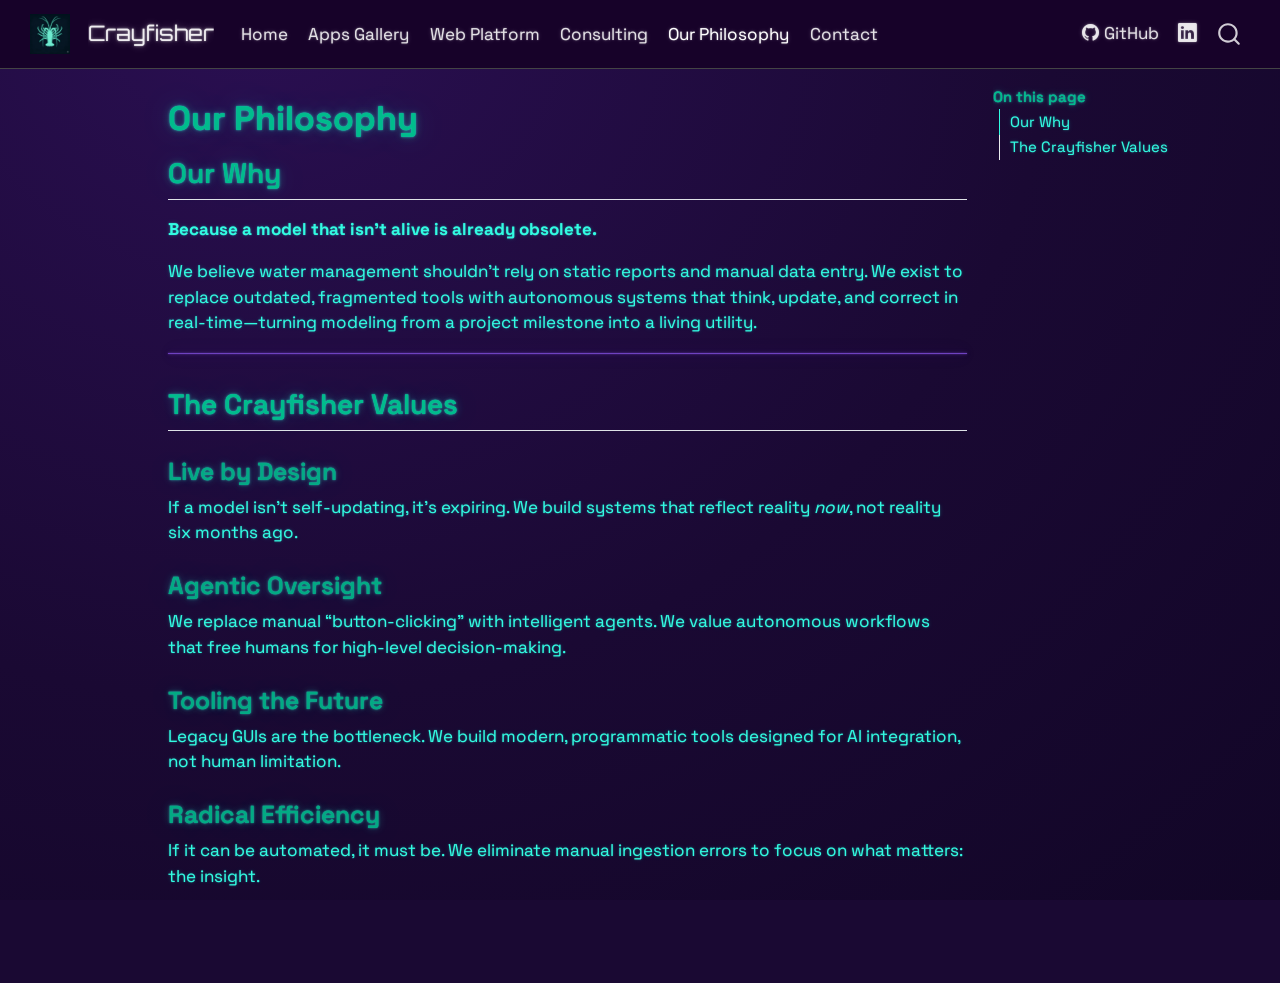
==== commit 5364cd62: "Cut page images 7.2MB -> 116KB; drop the now-inert Pages CNAME logo-small.png was 2048x2048 / 4.7MB " ====
--- a/docs/about.html
+++ b/docs/about.html
@@ -2,7 +2,7 @@
 <html xmlns="http://www.w3.org/1999/xhtml" lang="en" xml:lang="en"><head>
 
 <meta charset="utf-8">
-<meta name="generator" content="quarto-1.9.37">
+<meta name="generator" content="quarto-1.10.18">
 
 <meta name="viewport" content="width=device-width, initial-scale=1.0, user-scalable=yes">
 
@@ -12,10 +12,13 @@
 /* Default styles provided by pandoc.
 ** See https://pandoc.org/MANUAL.html#variables-for-html for config info.
 */
-code{white-space: pre-wrap;}
 span.smallcaps{font-variant: small-caps;}
-div.columns{display: flex; gap: min(4vw, 1.5em);}
-div.column{flex: auto; overflow-x: auto;}
+div.columns{display: flex; gap: 1.5em;}
+div.column{flex: auto;}
+@media screen {
+div.columns{gap: min(4vw, 1.5em);}
+div.column{overflow-x: auto;}
+}
 div.hanging-indent{margin-left: 1.5em; text-indent: -1.5em;}
 ul.task-list{list-style: none;}
 ul.task-list li input[type="checkbox"] {
@@ -39,10 +42,10 @@
 <script src="site_libs/quarto-html/tippy.umd.min.js"></script>
 <script src="site_libs/quarto-html/anchor.min.js"></script>
 <link href="site_libs/quarto-html/tippy.css" rel="stylesheet">
-<link href="site_libs/quarto-html/quarto-syntax-highlighting-dark-d0ae9245876894da5ac7e18953ecc5cc.css" rel="stylesheet" id="quarto-text-highlighting-styles">
+<link href="site_libs/quarto-html/quarto-syntax-highlighting-dark-b85bc7c33db8c58e0ec93c3465666fed.css" rel="stylesheet" id="quarto-text-highlighting-styles">
 <script src="site_libs/bootstrap/bootstrap.min.js"></script>
 <link href="site_libs/bootstrap/bootstrap-icons.css" rel="stylesheet">
-<link href="site_libs/bootstrap/bootstrap-dae58e1f32ea28fb2815b70d12fa1953.min.css" rel="stylesheet" append-hash="true" id="quarto-bootstrap" data-mode="dark">
+<link href="site_libs/bootstrap/bootstrap-df7ed45e0b8c3998686ef804c9957b31.min.css" rel="stylesheet" append-hash="true" id="quarto-bootstrap" data-mode="dark">
 <script id="quarto-search-options" type="application/json">{
   "location": "navbar",
   "copy-button": false,
@@ -101,7 +104,7 @@
 <span class="menu-text">Home</span></a>
   </li>  
   <li class="nav-item">
-    <a class="nav-link" href="./index.html#apps-gallery"> 
+    <a class="nav-link" href="./apps.html"> 
 <span class="menu-text">Apps Gallery</span></a>
   </li>  
   <li class="nav-item">
@@ -115,6 +118,22 @@
   <li class="nav-item">
     <a class="nav-link active" href="./about.html" aria-current="page"> 
 <span class="menu-text">Our Philosophy</span></a>
+  </li>  
+  <li class="nav-item">
+    <a class="nav-link" href="./index.html#contact"> 
+<span class="menu-text">Contact</span></a>
+  </li>  
+</ul>
+            <ul class="navbar-nav navbar-nav-scroll ms-auto">
+  <li class="nav-item">
+    <a class="nav-link" href="https://github.com/crayfisher"> <i class="bi bi-github" role="img">
+</i> 
+<span class="menu-text">GitHub</span></a>
+  </li>  
+  <li class="nav-item compact">
+    <a class="nav-link" href="https://www.linkedin.com/in/pawel-rakowski-bb853118/"> <i class="bi bi-linkedin" role="img">
+</i> 
+<span class="menu-text"></span></a>
   </li>  
 </ul>
           </div> <!-- /navcollapse -->
--- a/docs/site_libs/quarto-html/quarto-syntax-highlighting-dark-b85bc7c33db8c58e0ec93c3465666fed.css
+++ b/docs/site_libs/quarto-html/quarto-syntax-highlighting-dark-b85bc7c33db8c58e0ec93c3465666fed.css
@@ -0,0 +1,219 @@
+/* quarto syntax highlight colors */
+:root {
+  --quarto-hl-al-color: #f07178;
+  --quarto-hl-an-color: #d4d0ab;
+  --quarto-hl-at-color: #00e0e0;
+  --quarto-hl-bn-color: #d4d0ab;
+  --quarto-hl-bu-color: #abe338;
+  --quarto-hl-ch-color: #abe338;
+  --quarto-hl-co-color: #f8f8f2;
+  --quarto-hl-cv-color: #ffd700;
+  --quarto-hl-cn-color: #ffd700;
+  --quarto-hl-cf-color: #ffa07a;
+  --quarto-hl-dt-color: #ffa07a;
+  --quarto-hl-dv-color: #d4d0ab;
+  --quarto-hl-do-color: #f8f8f2;
+  --quarto-hl-er-color: #f07178;
+  --quarto-hl-ex-color: #00e0e0;
+  --quarto-hl-fl-color: #d4d0ab;
+  --quarto-hl-fu-color: #ffa07a;
+  --quarto-hl-im-color: #abe338;
+  --quarto-hl-in-color: #d4d0ab;
+  --quarto-hl-kw-color: #ffa07a;
+  --quarto-hl-op-color: #ffa07a;
+  --quarto-hl-ot-color: #00e0e0;
+  --quarto-hl-pp-color: #dcc6e0;
+  --quarto-hl-re-color: #00e0e0;
+  --quarto-hl-sc-color: #abe338;
+  --quarto-hl-ss-color: #abe338;
+  --quarto-hl-st-color: #abe338;
+  --quarto-hl-va-color: #00e0e0;
+  --quarto-hl-vs-color: #abe338;
+  --quarto-hl-wa-color: #dcc6e0;
+}
+
+/* other quarto variables */
+:root {
+  --quarto-font-monospace: SFMono-Regular, Menlo, Monaco, Consolas, "Liberation Mono", "Courier New", monospace;
+}
+
+/* syntax highlight based on Pandoc's rules */
+pre > code.sourceCode > span {
+  color: #f8f8f2;
+}
+
+code.sourceCode > span {
+  color: #f8f8f2;
+}
+
+div.sourceCode,
+div.sourceCode pre.sourceCode {
+  color: #f8f8f2;
+}
+
+/* Normal */
+code span {
+  color: #f8f8f2;
+}
+
+/* Alert */
+code span.al {
+  color: #f07178;
+}
+
+/* Annotation */
+code span.an {
+  color: #d4d0ab;
+}
+
+/* Attribute */
+code span.at {
+  color: #00e0e0;
+}
+
+/* BaseN */
+code span.bn {
+  color: #d4d0ab;
+}
+
+/* BuiltIn */
+code span.bu {
+  color: #abe338;
+}
+
+/* ControlFlow */
+code span.cf {
+  font-weight: bold;
+  color: #ffa07a;
+}
+
+/* Char */
+code span.ch {
+  color: #abe338;
+}
+
+/* Constant */
+code span.cn {
+  color: #ffd700;
+}
+
+/* Comment */
+code span.co {
+  font-style: italic;
+  color: #f8f8f2;
+}
+
+/* CommentVar */
+code span.cv {
+  color: #ffd700;
+}
+
+/* Documentation */
+code span.do {
+  color: #f8f8f2;
+}
+
+/* DataType */
+code span.dt {
+  color: #ffa07a;
+}
+
+/* DecVal */
+code span.dv {
+  color: #d4d0ab;
+}
+
+/* Error */
+code span.er {
+  color: #f07178;
+  text-decoration: underline;
+}
+
+/* Extension */
+code span.ex {
+  font-weight: bold;
+  color: #00e0e0;
+}
+
+/* Float */
+code span.fl {
+  color: #d4d0ab;
+}
+
+/* Function */
+code span.fu {
+  color: #ffa07a;
+}
+
+/* Import */
+code span.im {
+  color: #abe338;
+}
+
+/* Information */
+code span.in {
+  color: #d4d0ab;
+}
+
+/* Keyword */
+code span.kw {
+  font-weight: bold;
+  color: #ffa07a;
+}
+
+/* Operator */
+code span.op {
+  color: #ffa07a;
+}
+
+/* Other */
+code span.ot {
+  color: #00e0e0;
+}
+
+/* Preprocessor */
+code span.pp {
+  color: #dcc6e0;
+}
+
+/* RegionMarker */
+code span.re {
+  background-color: #f8f8f2;
+  color: #00e0e0;
+}
+
+/* SpecialChar */
+code span.sc {
+  color: #abe338;
+}
+
+/* SpecialString */
+code span.ss {
+  color: #abe338;
+}
+
+/* String */
+code span.st {
+  color: #abe338;
+}
+
+/* Variable */
+code span.va {
+  color: #00e0e0;
+}
+
+/* VerbatimString */
+code span.vs {
+  color: #abe338;
+}
+
+/* Warning */
+code span.wa {
+  color: #dcc6e0;
+}
+
+.prevent-inlining {
+  content: "</";
+}
+
+/*# sourceMappingURL=4ed8f1090dec6531da29ab00902aa718.css.map */
--- a/docs/styles.css
+++ b/docs/styles.css
@@ -1,3 +1,21 @@
+/* Fonts: Space Grotesk site-wide, Orbitron for Crayfisher logo/brand text. */
+@import url('https://fonts.googleapis.com/css2?family=Space+Grotesk:wght@300..700&family=Orbitron:wght@500..800&display=swap');
+
+body {
+    font-family: 'Space Grotesk', sans-serif;
+}
+
+/* Quarto duplicates a heading's classes onto its wrapping <section> as well as
+   the heading itself, so a bare .brand-font selector leaks into sibling body
+   copy (e.g. the paragraph under the tagline). The wrapper is always a
+   <section> tag while the real heading is h1/h3, so scope by tag name to
+   keep Orbitron on the heading text only. */
+.navbar-title,
+h1.brand-font,
+h3.brand-font {
+    font-family: 'Orbitron', sans-serif;
+}
+
 /* Custom styles for Crayfisher */
 .navbar {
     background-color: var(--bs-body-bg) !important;
@@ -12,18 +30,75 @@
     font-weight: 700;
 }
 
-/* Custom styles for Crayfisher */
-.navbar {
-    background-color: var(--bs-body-bg) !important;
-    border-bottom: 1px solid #444;
-}
-
-h1, h2, h3 {
-    color: #00bc8c; /* Darkly primary color accent */
-}
-
-.title {
+/* Continuous, FIXED page background.
+   Previously each section's own translucent background, layered over the theme's
+   scrolling body gradient, produced visible banding/transitions while scrolling
+   (a lighter patch toward the bottom). Pin one full-viewport gradient that does
+   not move on scroll, matching the Shiny apps' backdrop for a consistent family. */
+html { background: #1a0933; }
+body {
+    background: radial-gradient(ellipse at 20% 0%, #2a0f52 0%, #1a0933 55%, #120627 100%) !important;
+    background-attachment: fixed !important;
+    background-repeat: no-repeat !important;
+    background-size: cover !important;
+}
+
+/* Contact section. */
+.contact-bar {
+    display: flex;
+    flex-wrap: wrap;
+    gap: 16px;
+    margin-top: 1rem;
+}
+.contact-link {
+    display: inline-flex;
+    align-items: center;
+    gap: 10px;
+    padding: 10px 18px;
+    border: 1px solid rgba(50, 251, 226, 0.4);
+    border-radius: 30px;
+    background: rgba(50, 251, 226, 0.06);
+    color: #32fbe2 !important;
+    font-weight: 600;
+    text-decoration: none !important;
+    transition: all 0.2s ease;
+}
+.contact-link:hover {
+    background: #32fbe2;
+    color: #150726 !important;
+    box-shadow: 0 0 16px rgba(50, 251, 226, 0.5);
+    transform: translateY(-1px);
+}
+.contact-link i { font-size: 1.2rem; }
+
+/* BETA badge for app tiles / page header. */
+.beta-badge {
+    display: inline-block;
+    margin-left: 10px;
+    padding: 1px 10px;
+    font-size: 0.55em;
     font-weight: 700;
+    letter-spacing: 1px;
+    color: #1a0933;
+    background: #32fbe2;
+    border-radius: 30px;
+    vertical-align: middle;
+    box-shadow: 0 0 12px rgba(50, 251, 226, 0.5);
+}
+
+/* INVITE ONLY badge for gated app tiles. */
+.invite-badge {
+    display: inline-block;
+    margin-left: 10px;
+    padding: 1px 10px;
+    font-size: 0.55em;
+    font-weight: 700;
+    letter-spacing: 1px;
+    color: #1a0933;
+    background: #ffc233;
+    border-radius: 30px;
+    vertical-align: middle;
+    box-shadow: 0 0 12px rgba(255, 194, 51, 0.5);
 }
 
 .navbar-brand img {
@@ -213,6 +288,13 @@
     transform: scale(1.05);
 }
 
+.ai-node i { color: #00bc8c; }
+.ai-node:hover {
+    border-color: #00bc8c;
+    box-shadow: 0 0 15px rgba(0, 188, 140, 0.25);
+    transform: scale(1.05);
+}
+
 .model-node i { color: #9b5de5; }
 .model-node:hover {
     border-color: #9b5de5;
@@ -240,7 +322,11 @@
 }
 
 .flow-arrow-2 {
-    animation-delay: 1s !important;
+    animation-delay: 0.66s !important;
+}
+
+.flow-arrow-3 {
+    animation-delay: 1.33s !important;
 }
 
 @keyframes flow-pulse {
